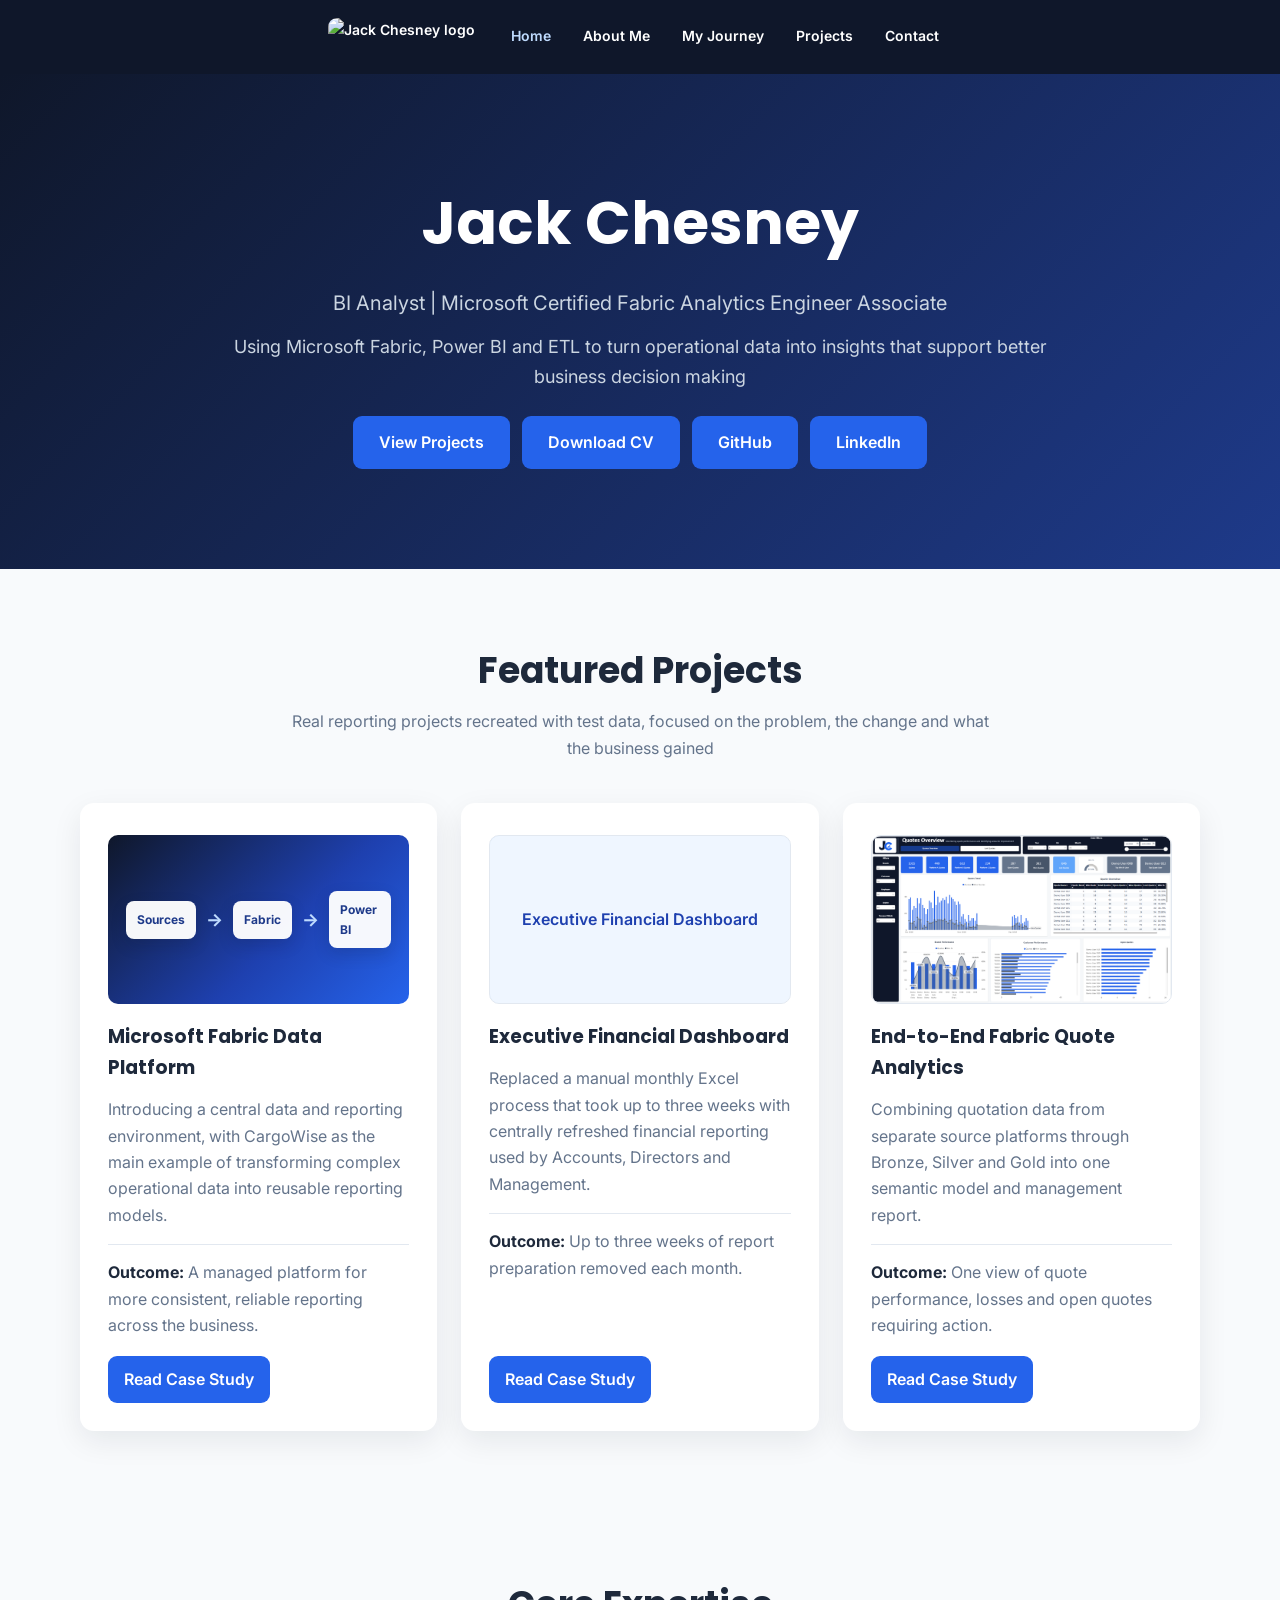
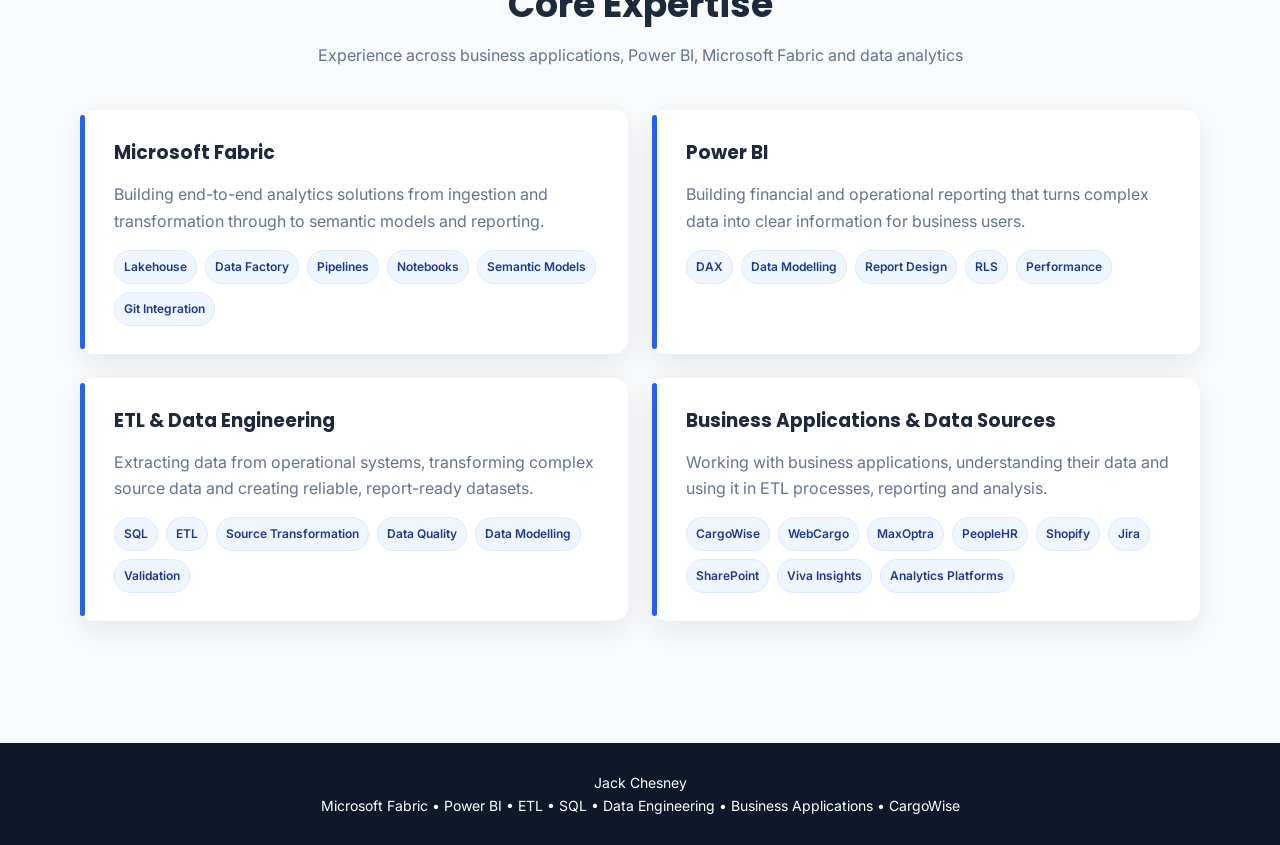
==== index.html @ 5abca299 "Add files via upload" ====
<!DOCTYPE html>
<html lang="en-GB">
<head>
    <meta charset="UTF-8">
    <meta name="viewport" content="width=device-width, initial-scale=1">
    <meta name="description" content="Jack Chesney's portfolio of Microsoft Fabric, ETL, Power BI and business application reporting projects.">
    <title>BI Portfolio | Jack Chesney</title>
    <link rel="stylesheet" href="style.css">
</head>
<body>
    <a class="skip-link" href="#main">Skip to content</a>
    <nav aria-label="Main navigation">
        <a class="site-logo" href="index.html"><img src="logo-white.png" alt="Jack Chesney logo"></a>
        <a href="index.html" aria-current="page">Home</a>
        <a href="about.html">About Me</a>
        <a href="journey.html">My Journey</a>
        <a href="projects.html">Projects</a>
        <a href="contact.html">Contact</a>
    </nav>

    <main id="main">
        <section class="hero">
            <h1>Jack Chesney</h1>
            <p>BI Analyst | Microsoft Certified Fabric Analytics Engineer Associate</p>
            <p class="hero-subtitle">Using Microsoft Fabric, Power BI and ETL to turn operational data into insights that support better business decision making</p>
            <div class="hero-actions">
                <a class="btn" href="projects.html">View Projects</a>
                <a class="btn" href="Jack-Chesney-CV.pdf" download>Download CV</a>
                <a class="btn" href="https://github.com/jches2002" target="_blank" rel="noopener noreferrer">GitHub</a>
                <a class="btn" href="https://www.linkedin.com/in/jack-chesney-94877a1b5" target="_blank" rel="noopener noreferrer">LinkedIn</a>
            </div>
        </section>

        <section class="container">
            <div class="section-title">
                <h2>Featured Projects</h2>
                <p>Real reporting projects recreated with test data, focused on the problem, the change and what the business gained</p>
            </div>
            <div class="cards">
                <article class="card project-card">
                    <!-- Temporary neutral visual: replace with the chosen project image later. -->
                    <div class="project-visual platform-placeholder" role="img" aria-label="Microsoft Fabric data platform flow from sources to reporting">
                        <div class="platform-card-visual"><span>Sources</span><b aria-hidden="true">→</b><span>Fabric</span><b aria-hidden="true">→</b><span>Power BI</span></div>
                    </div>
                    <h3>Microsoft Fabric Data Platform</h3>
                    <p>Introducing a central data and reporting environment, with CargoWise as the main example of transforming complex operational data into reusable reporting models.</p>
                    <p class="project-outcome"><strong>Outcome:</strong> A managed platform for more consistent, reliable reporting across the business.</p>
                    <a class="btn small" href="project-fabric-platform.html">Read Case Study</a>
                </article>

                <article class="card project-card">
                    <div class="project-visual">
                        <object data="executive-financial-dashboard.png" type="image/png" aria-label="Executive Financial Dashboard">
                            <div class="visual-fallback">Executive Financial Dashboard</div>
                        </object>
                    </div>
                    <h3>Executive Financial Dashboard</h3>
                    <p>Replaced a manual monthly Excel process that took up to three weeks with centrally refreshed financial reporting used by Accounts, Directors and Management.</p>
                    <p class="project-outcome"><strong>Outcome:</strong> Up to three weeks of report preparation removed each month.</p>
                    <a class="btn small" href="project-financial.html">Read Case Study</a>
                </article>

                <article class="card project-card">
                    <div class="project-visual">
                        <object data="fabric-quote-analytics.png" type="image/png" aria-label="End-to-End Fabric Quote Analytics">
                            <div class="visual-fallback">End-to-End Fabric Quote Analytics</div>
                        </object>
                    </div>
                    <h3>End-to-End Fabric Quote Analytics</h3>
                    <p>Combining quotation data from separate source platforms through Bronze, Silver and Gold into one semantic model and management report.</p>
                    <p class="project-outcome"><strong>Outcome:</strong> One view of quote performance, losses and open quotes requiring action.</p>
                    <a class="btn small" href="project-fabric.html">Read Case Study</a>
                </article>
            </div>
        </section>

        <section class="container">
            <div class="section-title">
                <h2>Core Expertise</h2>
                <p>Experience across business applications, Power BI, Microsoft Fabric and data analytics</p>
            </div>
            <div class="skills-grid">
                <article class="card skill-card">
                    <h3>Microsoft Fabric</h3>
                    <p>Building end-to-end analytics solutions from ingestion and transformation through to semantic models and reporting.</p>
                    <div class="skill-list">
                        <span>Lakehouse</span><span>Data Factory</span><span>Pipelines</span><span>Notebooks</span><span>Semantic Models</span><span>Git Integration</span>
                    </div>
                </article>

                <article class="card skill-card">
                    <h3>Power BI</h3>
                    <p>Building financial and operational reporting that turns complex data into clear information for business users.</p>
                    <div class="skill-list">
                        <span>DAX</span><span>Data Modelling</span><span>Report Design</span><span>RLS</span><span>Performance</span>
                    </div>
                </article>

                <article class="card skill-card">
                    <h3>ETL &amp; Data Engineering</h3>
                    <p>Extracting data from operational systems, transforming complex source data and creating reliable, report-ready datasets.</p>
                    <div class="skill-list">
                        <span>SQL</span><span>ETL</span><span>Source Transformation</span><span>Data Quality</span><span>Data Modelling</span><span>Validation</span>
                    </div>
                </article>

                <article class="card skill-card">
                    <h3>Business Applications &amp; Data Sources</h3>
                    <p>Working with business applications, understanding their data and using it in ETL processes, reporting and analysis.</p>
                    <div class="skill-list">
                        <span>CargoWise</span><span>WebCargo</span><span>MaxOptra</span><span>PeopleHR</span><span>Shopify</span><span>Jira</span><span>SharePoint</span><span>Viva Insights</span><span>Analytics Platforms</span>
                    </div>
                </article>
            </div>
        </section>
    </main>

    <footer><p>Jack Chesney</p><p>Microsoft Fabric • Power BI • ETL • SQL • Data Engineering • Business Applications • CargoWise</p></footer>
</body>
</html>
---- style.css ----
@import url('https://fonts.googleapis.com/css2?family=Inter:wght@400;500;600&family=Poppins:wght@500;600;700&display=swap');

:root {
    --navy: #0F172A;
    --blue: #2563EB;
    --blue-dark: #1D4ED8;
    --background: #F8FAFC;
    --card: #FFFFFF;
    --text: #1E293B;
    --muted: #64748B;
    --line: #E2E8F0;
    --soft-blue: #EFF6FF;
    --shadow: 0 10px 30px rgba(15, 23, 42, .08);
}

* { margin: 0; padding: 0; box-sizing: border-box; }
html { scroll-behavior: smooth; }
body { background: var(--background); color: var(--text); font-family: 'Inter', sans-serif; line-height: 1.65; }
a:focus-visible { outline: 3px solid #93C5FD; outline-offset: 4px; }
.skip-link { position: absolute; left: -10000px; top: auto; width: 1px; height: 1px; overflow: hidden; }
.skip-link:focus { left: 16px; top: 12px; width: auto; height: auto; overflow: visible; background: #fff; color: var(--navy); padding: 10px 14px; border-radius: 7px; z-index: 100; }

nav { background: var(--navy); padding: 18px 20px; text-align: center; }
nav a { color: #fff; text-decoration: none; margin: 0 14px; font-weight: 600; font-size: 14px; transition: .2s; }
nav a:hover, nav a[aria-current="page"] { color: #BFDBFE; }
.site-logo { display: inline-flex !important; align-items: center !important; margin: 0 18px 0 0 !important; vertical-align: middle; }
.site-logo img { display: block; height: 38px; width: auto; max-width: none; object-fit: contain; border-radius: 9px; }

.hero { background: linear-gradient(135deg, #0F172A 0%, #1E3A8A 100%); color: #fff; text-align: center; padding: 100px 20px; }
.hero.compact { padding: 76px 20px; }
.hero h1 { font-family: 'Poppins', sans-serif; font-size: clamp(42px, 6vw, 60px); margin-bottom: 14px; }
.hero p { font-size: 20px; color: #CBD5E1; max-width: 860px; margin: auto; }
.hero-subtitle { margin-top: 12px !important; font-size: 18px !important; }
.hero-actions { display: flex; justify-content: center; gap: 12px; flex-wrap: wrap; margin-top: 25px; }
.btn { display: inline-block; padding: 13px 26px; background: var(--blue); color: #fff; text-decoration: none; border-radius: 9px; font-weight: 600; transition: .2s; }
.btn:hover { background: var(--blue-dark); transform: translateY(-2px); }
.btn.small { padding: 10px 16px; margin-top: 18px; }

.container { max-width: 1160px; margin: auto; padding: 72px 20px; }
.section-title { text-align: center; margin-bottom: 42px; }
.section-title h2 { font-size: 36px; font-family: 'Poppins', sans-serif; }
.section-title p { color: var(--muted); max-width: 720px; margin: 8px auto 0; }
.cards { display: grid; grid-template-columns: repeat(3, minmax(0, 1fr)); gap: 24px; }
.cards.single { grid-template-columns: minmax(0, 1fr); max-width: 430px; }
.card { background: var(--card); padding: 28px; border-radius: 14px; box-shadow: var(--shadow); transition: .2s; }
.card:hover { transform: translateY(-4px); }
.card h2, .card h3 { font-family: 'Poppins', sans-serif; margin-bottom: 12px; }
.project-card { display: flex; flex-direction: column; }
.project-card > p { color: var(--muted); }
.project-card .btn { align-self: flex-start; margin-top: auto; }
.project-visual { width: 100%; aspect-ratio: 16/9; border-radius: 10px; margin: 4px 0 18px; overflow: hidden; background: linear-gradient(135deg, #DBEAFE, #EFF6FF); border: 1px solid var(--line); }
.project-visual object { display: block; width: 100%; height: 100%; }
.project-visual img { width: 100%; height: 100%; object-fit: cover; }
.project-visual.fit-logo { background: #fff; }
.project-visual.fit-logo img { object-fit: contain; padding: 16px; }
.visual-fallback { height: 100%; display: grid; place-items: center; text-align: center; padding: 20px; color: #1E40AF; font-weight: 600; background: var(--soft-blue); }
.tools { font-size: 14px; color: var(--muted); margin-top: 16px; }
.project-outcome { margin: 16px 0 18px; padding-top: 14px; border-top: 1px solid var(--line); }
.project-outcome strong { color: var(--text); }
.project-group + .project-group { padding-top: 10px; }

.skills-grid { display: grid; grid-template-columns: repeat(2, minmax(0, 1fr)); gap: 24px; }
.skill-card { position: relative; padding-left: 34px; }
.skill-card:before { content: ''; position: absolute; left: 0; top: 5px; width: 5px; height: calc(100% - 10px); border-radius: 10px; background: var(--blue); }
.skill-card p { color: var(--muted); }
.skill-list { display: flex; flex-wrap: wrap; gap: 8px; margin-top: 16px; }
.skill-list span { font-size: 12px; font-weight: 600; color: #1E3A8A; background: var(--soft-blue); border: 1px solid #DBEAFE; padding: 6px 9px; border-radius: 999px; }
.supporting-tools { margin-top: 16px; font-size: 14px; }
.supporting-tools strong { color: var(--text); }

.about-card { max-width: 900px; margin: auto; }
.about-section + .about-section { margin-top: 28px; padding-top: 28px; border-top: 1px solid var(--line); }
.about-section h2 { text-align: center; font-size: 22px; margin-bottom: 12px; }
.about-section p { color: var(--muted); }
.about-section p + p { margin-top: 14px; }
.about-section strong { color: var(--text); }

.timeline { position: relative; max-width: 900px; margin: auto; }
.timeline:before { content: ''; position: absolute; left: 30px; top: 0; bottom: 100px; width: 4px; background: var(--blue); }
.timeline-item { display: flex; gap: 20px; margin-bottom: 34px; }
.timeline-icon { width: 60px; height: 60px; min-width: 60px; border-radius: 50%; background: var(--blue); color: #fff; display: grid; place-items: center; font-weight: 700; z-index: 1; }
.timeline-content { background: #fff; padding: 24px; border-radius: 12px; box-shadow: var(--shadow); width: 100%; }
.timeline-content h3 { font-family: 'Poppins', sans-serif; }
.timeline-content p { color: var(--muted); }
.achievement-grid { display: grid; grid-template-columns: repeat(4, minmax(0, 1fr)); gap: 22px; }
.achievement-card { background: #fff; text-align: center; padding: 26px; border-radius: 14px; box-shadow: var(--shadow); }
.achievement-card p { color: var(--muted); }
.milestone-media { height: 80px; display: flex; align-items: center; justify-content: center; margin-bottom: 14px; }
.milestone-media object { max-width: 100%; height: 70px; }
.milestone-fallback, .milestone-mark { width: 70px; height: 70px; border-radius: 12px; display: grid; place-items: center; font-family: 'Poppins', sans-serif; font-weight: 700; font-size: 14px; }
.milestone-fallback { background: var(--soft-blue); color: #1E3A8A; border: 1px solid #DBEAFE; }

.case-layout { max-width: 1100px; }
.back-link { display: inline-block; margin-bottom: 24px; color: var(--blue); font-weight: 600; text-decoration: none; }
.case-meta { display: grid; grid-template-columns: repeat(3, 1fr); gap: 14px; margin-bottom: 38px; }
.case-meta div { background: #fff; border: 1px solid var(--line); border-radius: 10px; padding: 16px; }
.case-meta strong, .case-meta span { display: block; }
.case-meta strong { font-size: 12px; text-transform: uppercase; letter-spacing: .08em; color: var(--blue); }
.case-actions { margin-bottom: 22px; }
.case-note { border-left: 4px solid var(--blue); background: var(--soft-blue); padding: 16px 18px; color: #1E3A8A !important; }
.case-note.portfolio-data { margin-bottom: 22px; border-radius: 0 8px 8px 0; }
.case-section { background: #fff; border-radius: 14px; box-shadow: var(--shadow); padding: 34px; margin-bottom: 22px; }
.case-section h2 { font-family: 'Poppins', sans-serif; font-size: 25px; margin-bottom: 12px; }
.case-section h3 { font-family: 'Poppins', sans-serif; font-size: 19px; margin: 26px 0 10px; color: var(--text); }
.case-section p, .case-section li { color: var(--muted); }
.case-section p + p { margin-top: 12px; }
.case-section ul { padding-left: 22px; }
.case-section strong { color: var(--text); }
.tag-line { line-height: 1.9; }
.outcome-section { border-top: 4px solid var(--blue); }
.metric-highlight { background: var(--soft-blue); border-radius: 10px; padding: 18px 20px; margin: 16px 0 !important; color: #1E3A8A !important; }

.story-grid { display: grid; grid-template-columns: repeat(3, minmax(0, 1fr)); gap: 16px; margin-top: 20px; }
.story-step { border: 1px solid var(--line); border-radius: 12px; padding: 20px; background: #FCFDFE; }
.story-step > span { display: inline-grid; place-items: center; width: 36px; height: 36px; border-radius: 50%; background: var(--blue); color: #fff; font-weight: 700; font-size: 13px; }
.story-step h3 { margin: 12px 0 8px; }
.story-step p { font-size: 14px; }

.case-figure { margin: 20px 0 22px; }
.case-figure a { display: block; cursor: zoom-in; }
.case-figure img { display: block; width: 100%; max-width: 100%; height: auto; object-fit: contain; border: 1px solid var(--line); border-radius: 10px; background: #fff; }
.case-figure figcaption { margin-top: 10px; font-size: 14px; color: var(--muted); }
.case-figure.media-object object { display: block; width: 100%; min-height: 320px; border: 1px solid var(--line); border-radius: 10px; overflow: hidden; background: #fff; }
.case-figure.media-object object > .visual-fallback { min-height: 320px; }
.case-gallery { display: grid; grid-template-columns: repeat(2, minmax(0, 1fr)); gap: 18px; }
.case-gallery .case-figure { margin-bottom: 8px; }
.report-gallery { grid-template-columns: 1fr; }

.dax-code { background: var(--navy); color: #F8FAFC; border-radius: 12px; padding: 22px 26px; margin: 18px 0; overflow-x: auto; text-align: left; line-height: 1.7; box-shadow: var(--shadow); }
.dax-code code { font-family: 'Cascadia Code', Consolas, 'SFMono-Regular', Menlo, monospace; font-size: 13px; color: #F8FAFC; background: none; white-space: pre; display: block; }

.source-grid { display: grid; grid-template-columns: repeat(3, minmax(0, 1fr)); gap: 16px; margin-top: 20px; }
.source-card { border: 1px solid #BFDBFE; background: var(--soft-blue); border-radius: 12px; padding: 20px; }
.source-card strong, .source-card span { display: block; }
.source-card strong { font-family: 'Poppins', sans-serif; }
.source-card span { color: var(--blue); font-size: 13px; font-weight: 700; margin: 4px 0 8px; }
.source-card p { font-size: 14px; }
.architecture-flow { display: flex; align-items: center; justify-content: center; flex-wrap: wrap; gap: 10px; margin: 22px 0 28px; }
.architecture-flow span { background: var(--navy); color: #fff; border-radius: 9px; padding: 11px 14px; font-weight: 600; font-size: 14px; }
.architecture-flow b { color: var(--blue); font-size: 20px; }
.compact-flow { margin-bottom: 18px; }
.compact-flow span { font-size: 12px; padding: 9px 11px; }
.comparison-grid { display: grid; grid-template-columns: repeat(2, minmax(0, 1fr)); gap: 18px; }
.comparison-grid article { border: 1px solid var(--line); border-radius: 12px; padding: 22px; }
.comparison-grid h3 { margin-top: 0; }
.report-summary-grid { display: grid; grid-template-columns: repeat(3, minmax(0, 1fr)); gap: 16px; margin: 20px 0; }
.report-summary-grid article { border-left: 4px solid var(--blue); background: var(--soft-blue); padding: 18px; border-radius: 0 10px 10px 0; }
.report-summary-grid h3 { margin-top: 0; }
.report-summary-grid p { font-size: 14px; }

.contact-grid { display: grid; grid-template-columns: repeat(3, 1fr); gap: 24px; }
.contact-card { text-decoration: none; color: var(--text); min-height: 180px; display: flex; flex-direction: column; }
.contact-card span { color: var(--blue); font-weight: 600; }
.contact-card strong { font-family: 'Poppins', sans-serif; font-size: 18px; margin-top: 8px; overflow-wrap: anywhere; }
.contact-card small { color: var(--muted); margin-top: auto; }
.credential-list { display: grid; grid-template-columns: repeat(2, minmax(0, 1fr)); gap: 22px; max-width: 900px; margin: auto; }
.credential-list .card h2 { font-size: 20px; color: var(--blue); }
.credential-list .card p { color: var(--muted); }

footer { background: var(--navy); color: #fff; text-align: center; padding: 28px 20px; margin-top: 50px; font-size: 14px; }
footer p { margin: 0; text-align: center; }

@media (max-width: 900px) {
    .cards, .skills-grid { grid-template-columns: 1fr 1fr; }
    .achievement-grid, .contact-grid { grid-template-columns: 1fr 1fr; }
    .story-grid, .source-grid, .report-summary-grid { grid-template-columns: 1fr; }
}

@media (max-width: 650px) {
    nav a { display: block; margin: 9px 0; }
    .site-logo { display: flex !important; justify-content: center; margin: 0 0 12px !important; }
    .hero { padding: 72px 20px; }
    .container { padding: 52px 18px; }
    .cards, .skills-grid, .achievement-grid, .contact-grid, .case-meta, .case-gallery, .comparison-grid, .credential-list { grid-template-columns: 1fr; }
    .cards.single { max-width: none; }
    .timeline:before { left: 23px; }
    .timeline-icon { width: 48px; height: 48px; min-width: 48px; }
    .case-section { padding: 22px 18px; }
    .dax-code { padding: 16px 18px; }
    .case-figure.media-object object, .case-figure.media-object object > .visual-fallback { min-height: 220px; }
    .architecture-flow { flex-direction: column; }
    .architecture-flow b { transform: rotate(90deg); }
}


/* Microsoft Fabric platform case study */
.platform-placeholder { background: linear-gradient(135deg, #0F172A 0%, #1E40AF 58%, #2563EB 100%); border: 0; }
.platform-card-visual { height: 100%; display: flex; align-items: center; justify-content: center; gap: 10px; padding: 18px; }
.platform-card-visual span { background: rgba(255,255,255,.96); color: #1E3A8A; border-radius: 8px; padding: 9px 11px; font-size: 12px; font-weight: 700; box-shadow: 0 6px 16px rgba(15,23,42,.16); }
.platform-card-visual b { color: #BFDBFE; font-size: 18px; }
.analytics-cards { grid-template-columns: repeat(2, minmax(0, 1fr)); max-width: 820px; margin: 0 auto; }
.code-disclosure { border: 1px solid var(--line); border-radius: 12px; margin: 16px 0; overflow: hidden; background: #fff; }
.code-disclosure summary { cursor: pointer; padding: 16px 20px; background: var(--soft-blue); color: #1E3A8A; font-weight: 700; }
.code-disclosure summary:hover { background: #DBEAFE; }
.code-disclosure .code-intro { padding: 16px 20px 0; color: var(--muted); font-size: 14px; }
.code-disclosure .dax-code { margin: 16px; box-shadow: none; max-height: 560px; }
.environment-grid { display: grid; grid-template-columns: repeat(3, minmax(0, 1fr)); gap: 14px; margin-top: 20px; }
.environment-grid article { border-left: 4px solid var(--blue); background: var(--soft-blue); border-radius: 0 10px 10px 0; padding: 18px; }
.environment-grid h3 { margin: 0 0 8px; }
.environment-grid p { font-size: 14px; }
.lakehouse-layout { display: grid; grid-template-columns: minmax(280px, 420px) 1fr; gap: 24px; align-items: center; margin-top: 20px; }
.lakehouse-layout .case-figure { margin: 0; }
.lakehouse-layout .case-figure img { max-height: 650px; object-fit: contain; }
.section-kicker { color: var(--blue) !important; font-size: 13px; font-weight: 700; letter-spacing: .08em; text-transform: uppercase; }
.privacy-note { font-size: 13px; }

@media (max-width: 900px) {
    .environment-grid { grid-template-columns: 1fr; }
}
@media (max-width: 650px) {
    .analytics-cards, .lakehouse-layout { grid-template-columns: 1fr; }
    .platform-card-visual { gap: 6px; padding: 12px; }
    .platform-card-visual span { padding: 7px 8px; font-size: 11px; }
}
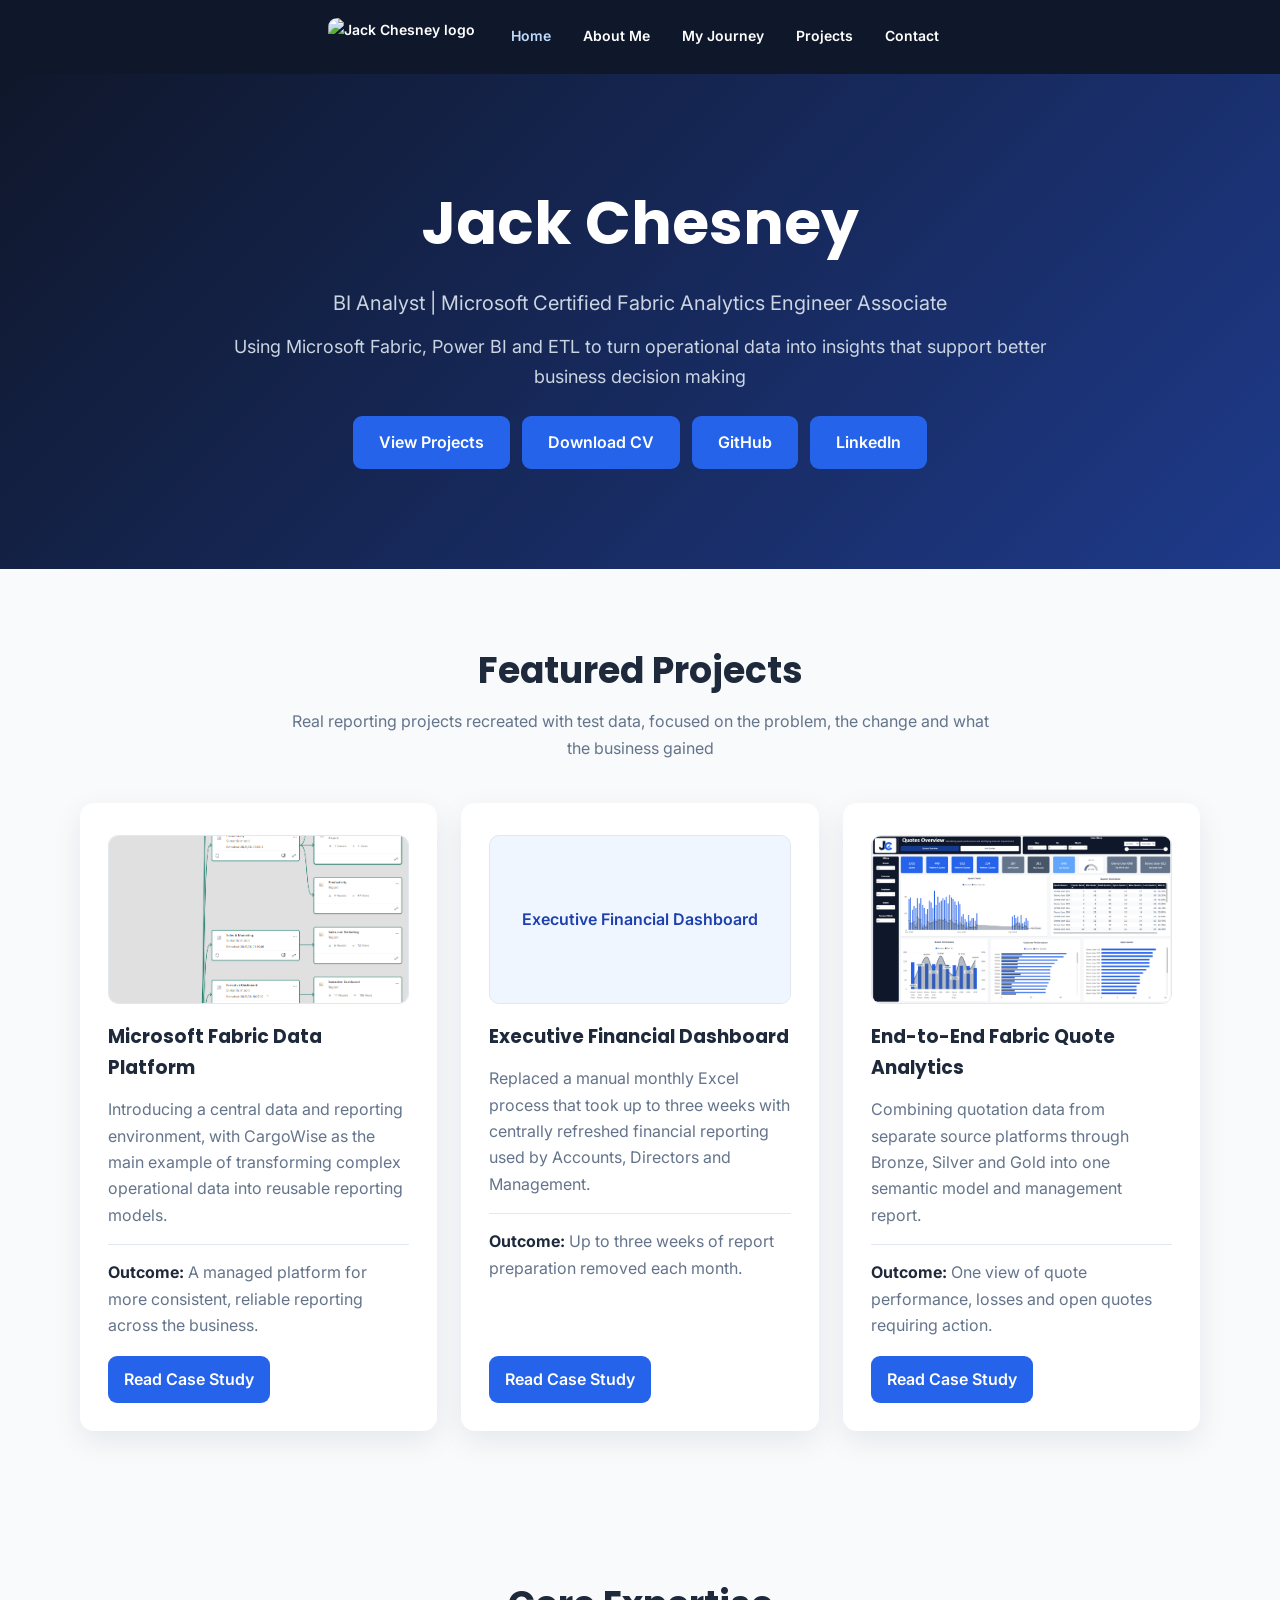
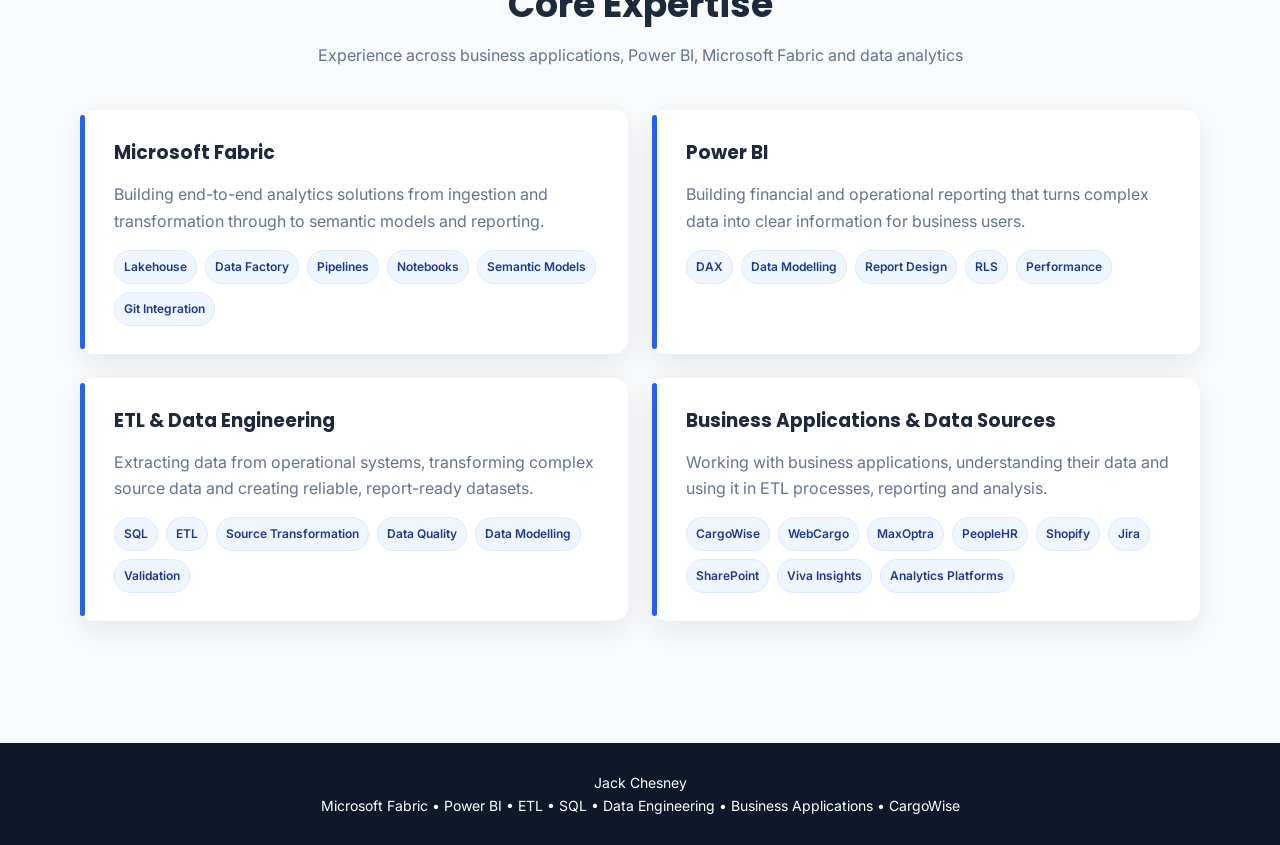
==== commit fda07b91: "Replace placeholder with project image in index.html" ====
--- a/index.html
+++ b/index.html
@@ -38,10 +38,9 @@
             </div>
             <div class="cards">
                 <article class="card project-card">
-                    <!-- Temporary neutral visual: replace with the chosen project image later. -->
-                    <div class="project-visual platform-placeholder" role="img" aria-label="Microsoft Fabric data platform flow from sources to reporting">
-                        <div class="platform-card-visual"><span>Sources</span><b aria-hidden="true">→</b><span>Fabric</span><b aria-hidden="true">→</b><span>Power BI</span></div>
-                    </div>
+                    <div class="project-visual">
+    <img src="fabric-lineage.png" alt="Microsoft Fabric Implementation Lineage">
+</div>
                     <h3>Microsoft Fabric Data Platform</h3>
                     <p>Introducing a central data and reporting environment, with CargoWise as the main example of transforming complex operational data into reusable reporting models.</p>
                     <p class="project-outcome"><strong>Outcome:</strong> A managed platform for more consistent, reliable reporting across the business.</p>
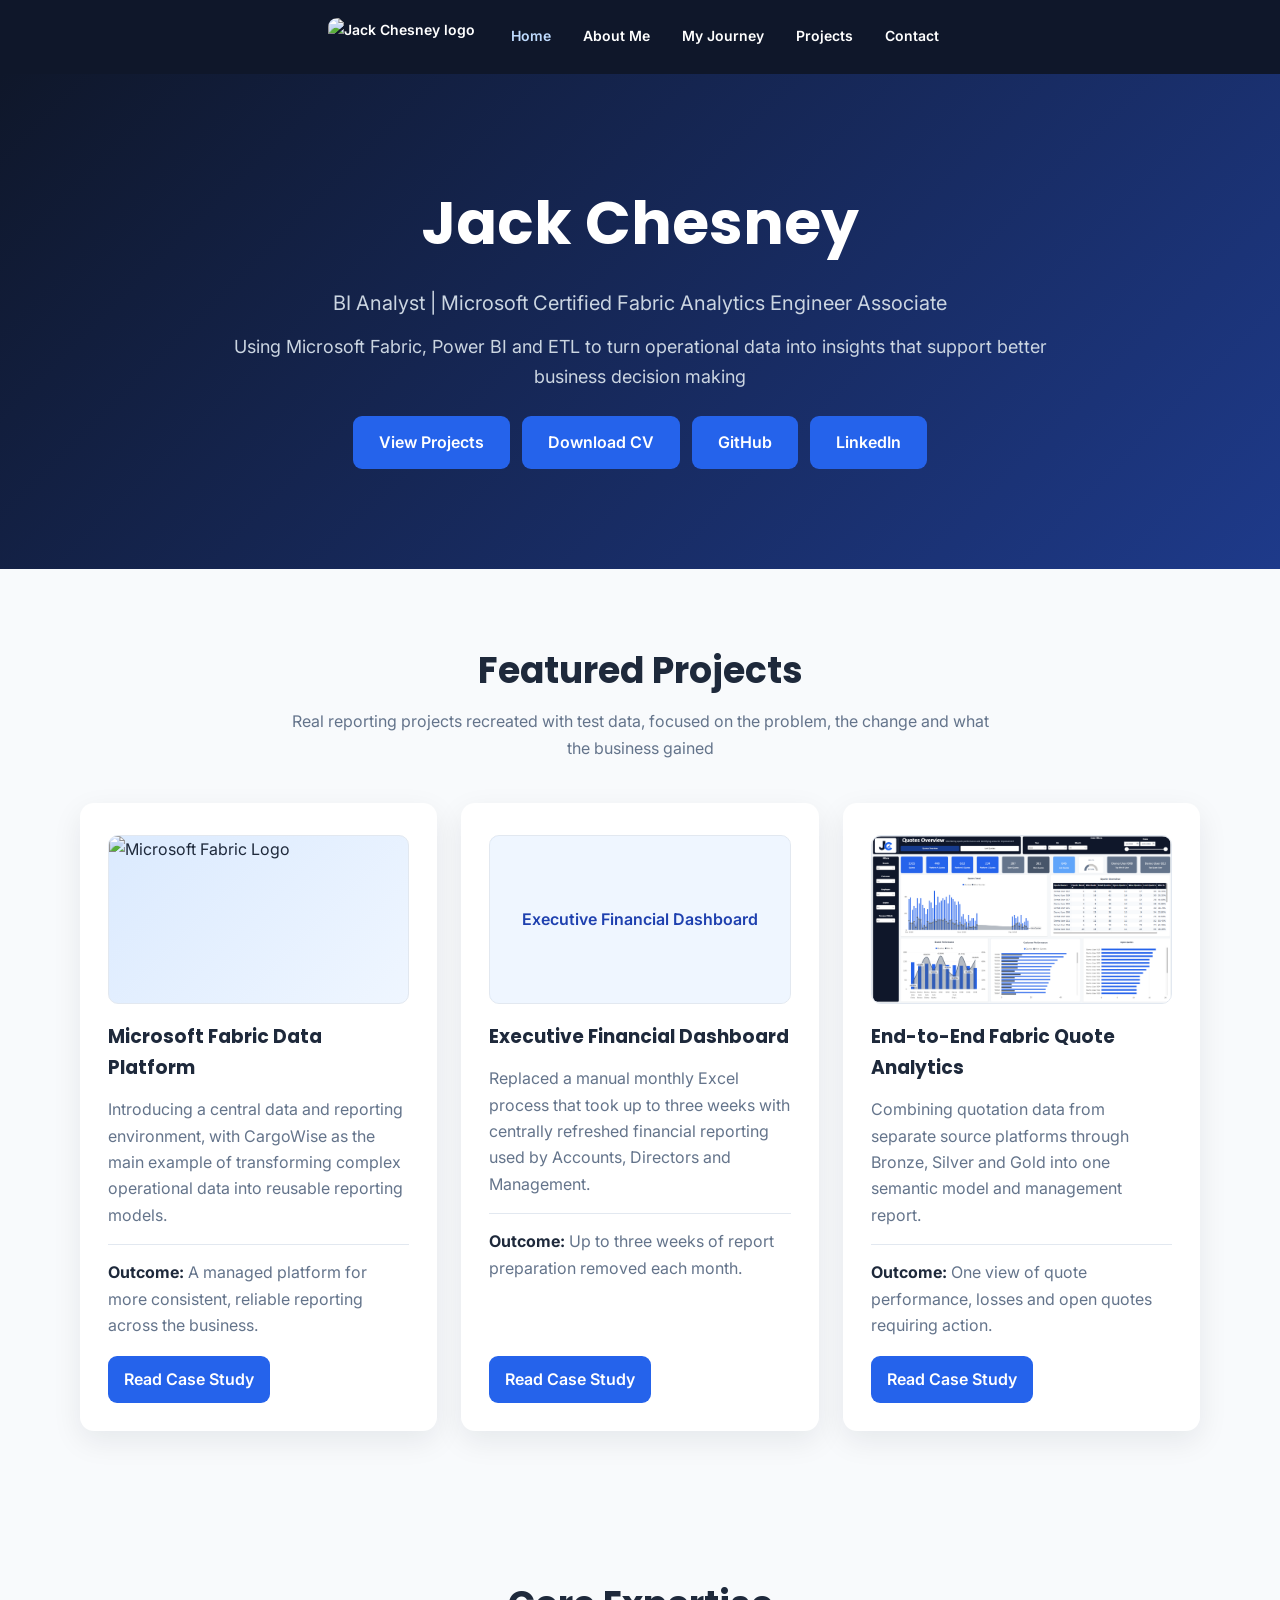
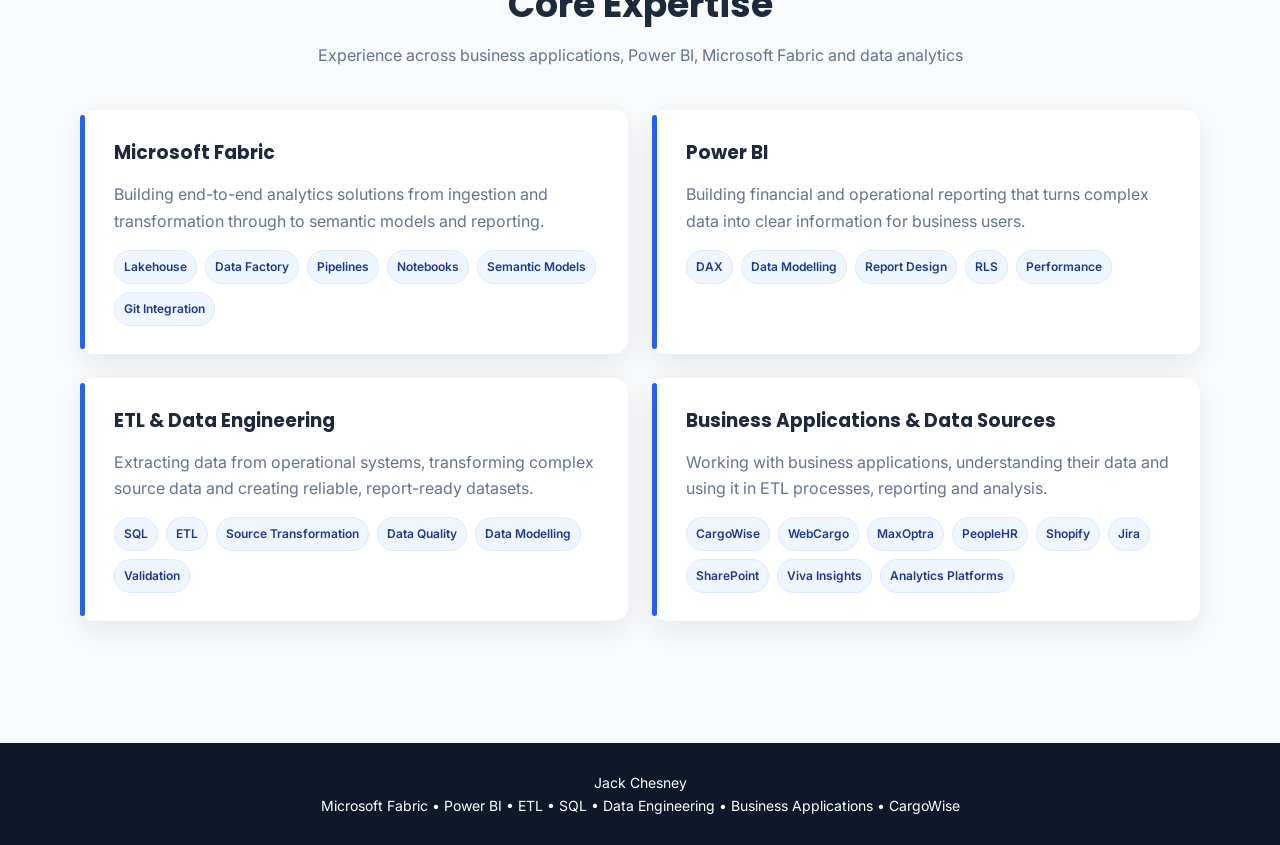
==== commit eaed5b00: "Update project visual image in index.html" ====
--- a/index.html
+++ b/index.html
@@ -38,8 +38,8 @@
             </div>
             <div class="cards">
                 <article class="card project-card">
-                    <div class="project-visual">
-    <img src="fabric-lineage.png" alt="Microsoft Fabric Implementation Lineage">
+          <div class="project-visual">
+    <img src="fabric-logo.png" alt="Microsoft Fabric Logo">
 </div>
                     <h3>Microsoft Fabric Data Platform</h3>
                     <p>Introducing a central data and reporting environment, with CargoWise as the main example of transforming complex operational data into reusable reporting models.</p>
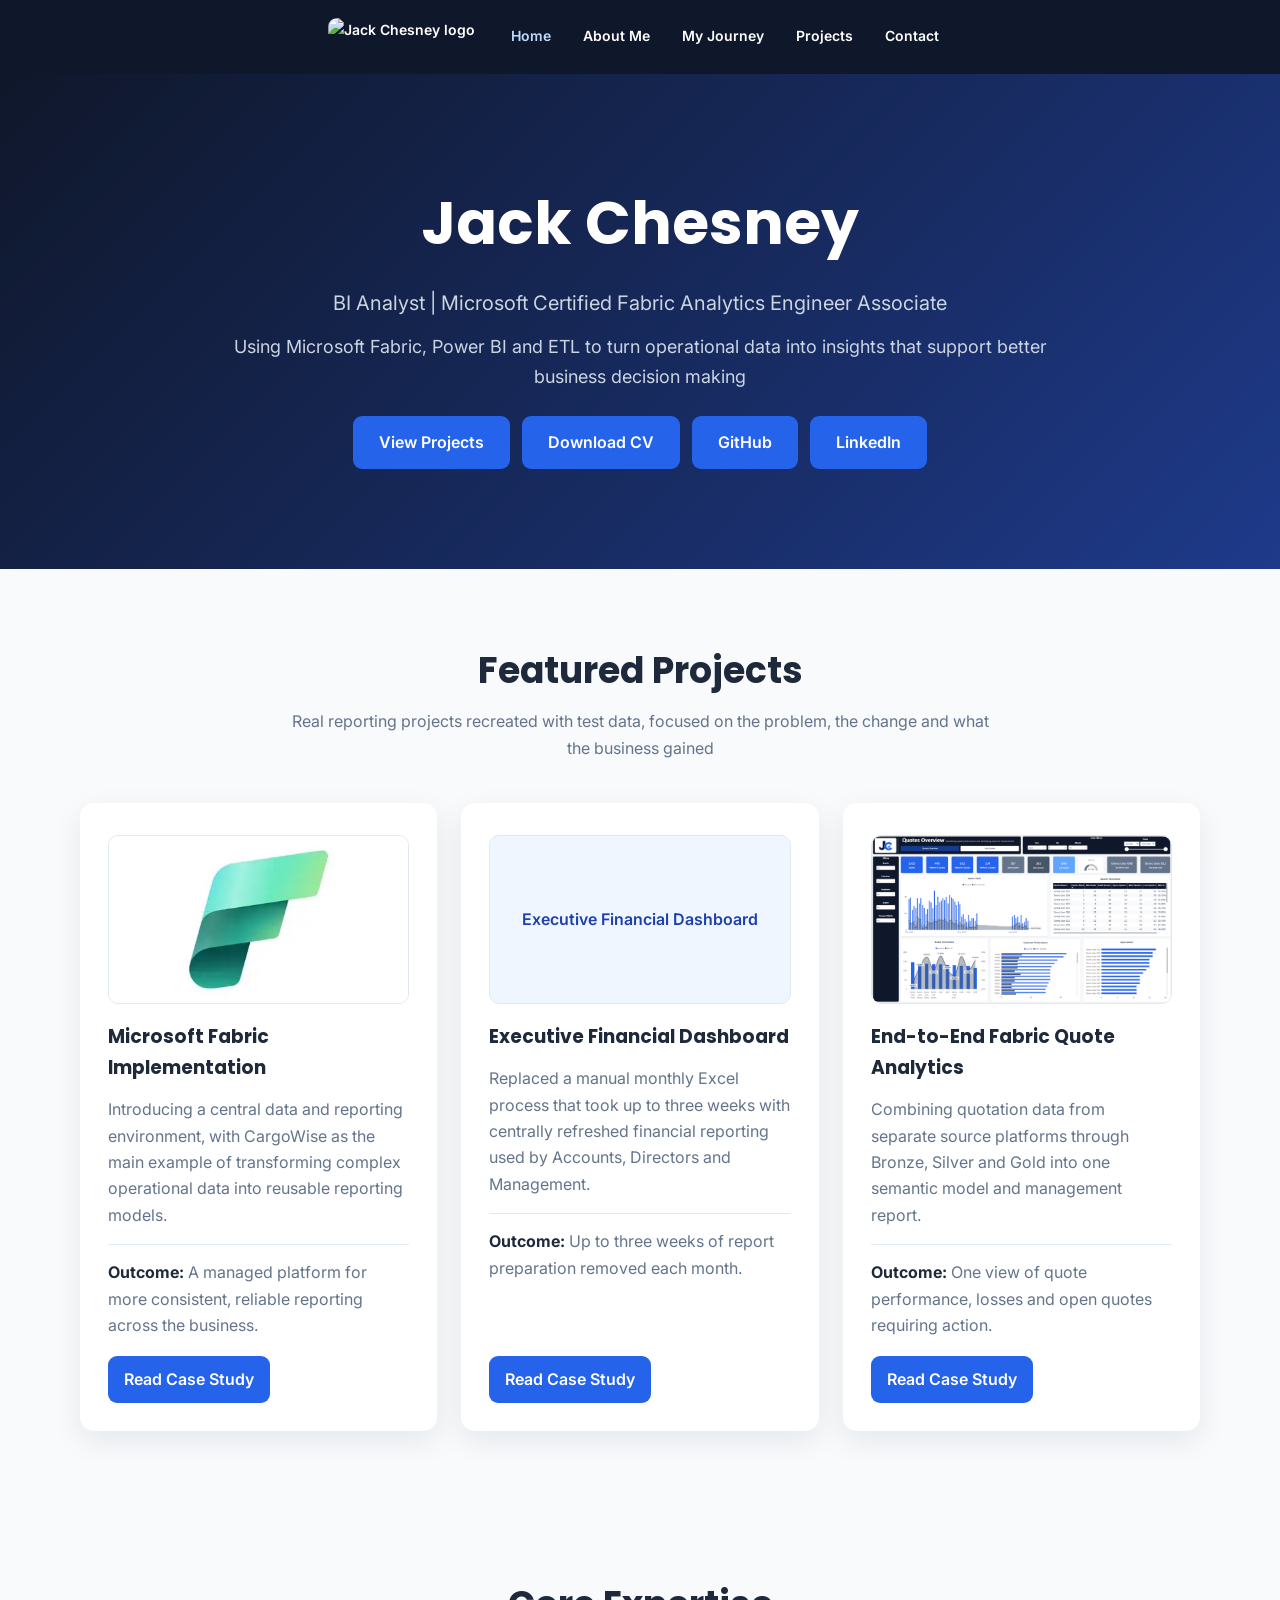
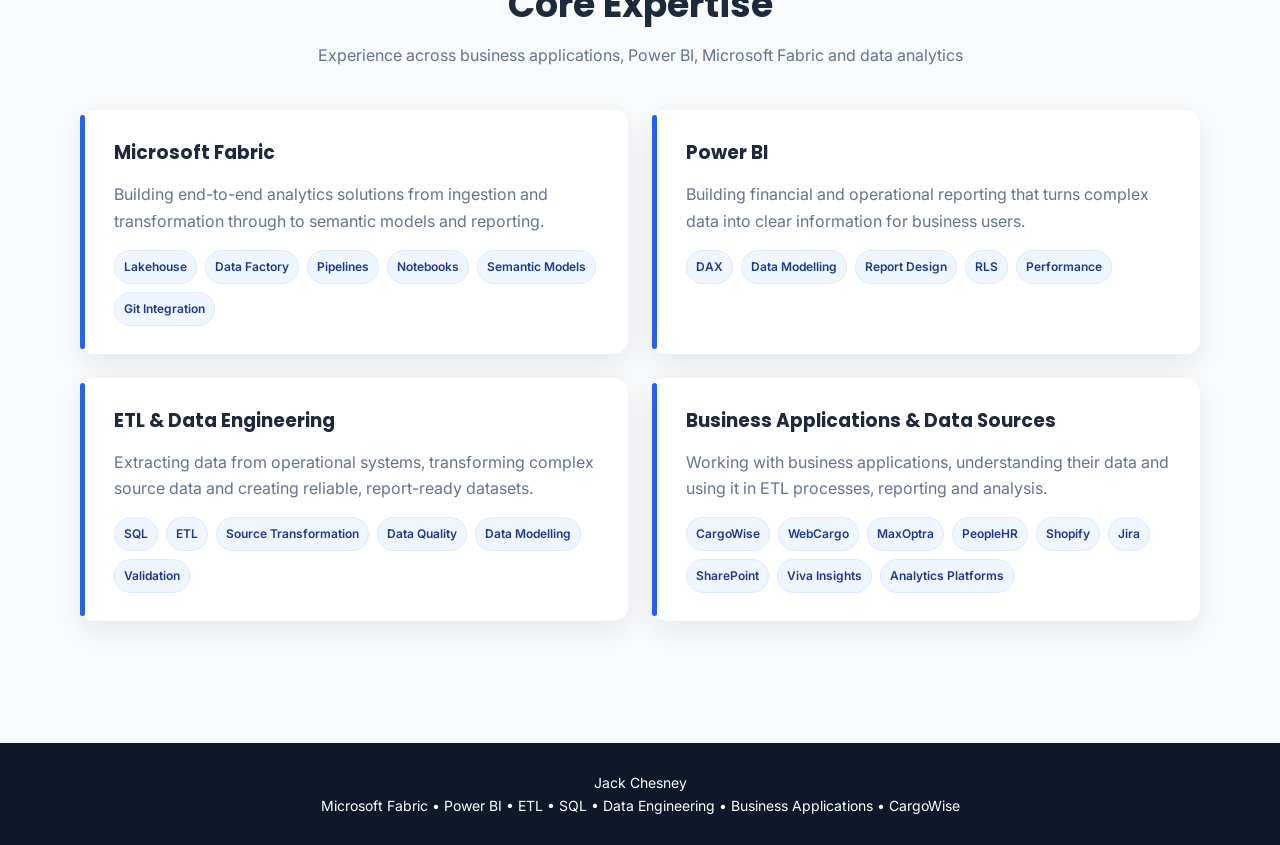
==== commit a07273a2: "Update project title from 'Data Platform' to 'Implementation'" ====
--- a/index.html
+++ b/index.html
@@ -41,7 +41,7 @@
           <div class="project-visual">
     <img src="fabric-logo.png" alt="Microsoft Fabric Logo">
 </div>
-                    <h3>Microsoft Fabric Data Platform</h3>
+                    <h3>Microsoft Fabric Implementation</h3>
                     <p>Introducing a central data and reporting environment, with CargoWise as the main example of transforming complex operational data into reusable reporting models.</p>
                     <p class="project-outcome"><strong>Outcome:</strong> A managed platform for more consistent, reliable reporting across the business.</p>
                     <a class="btn small" href="project-fabric-platform.html">Read Case Study</a>
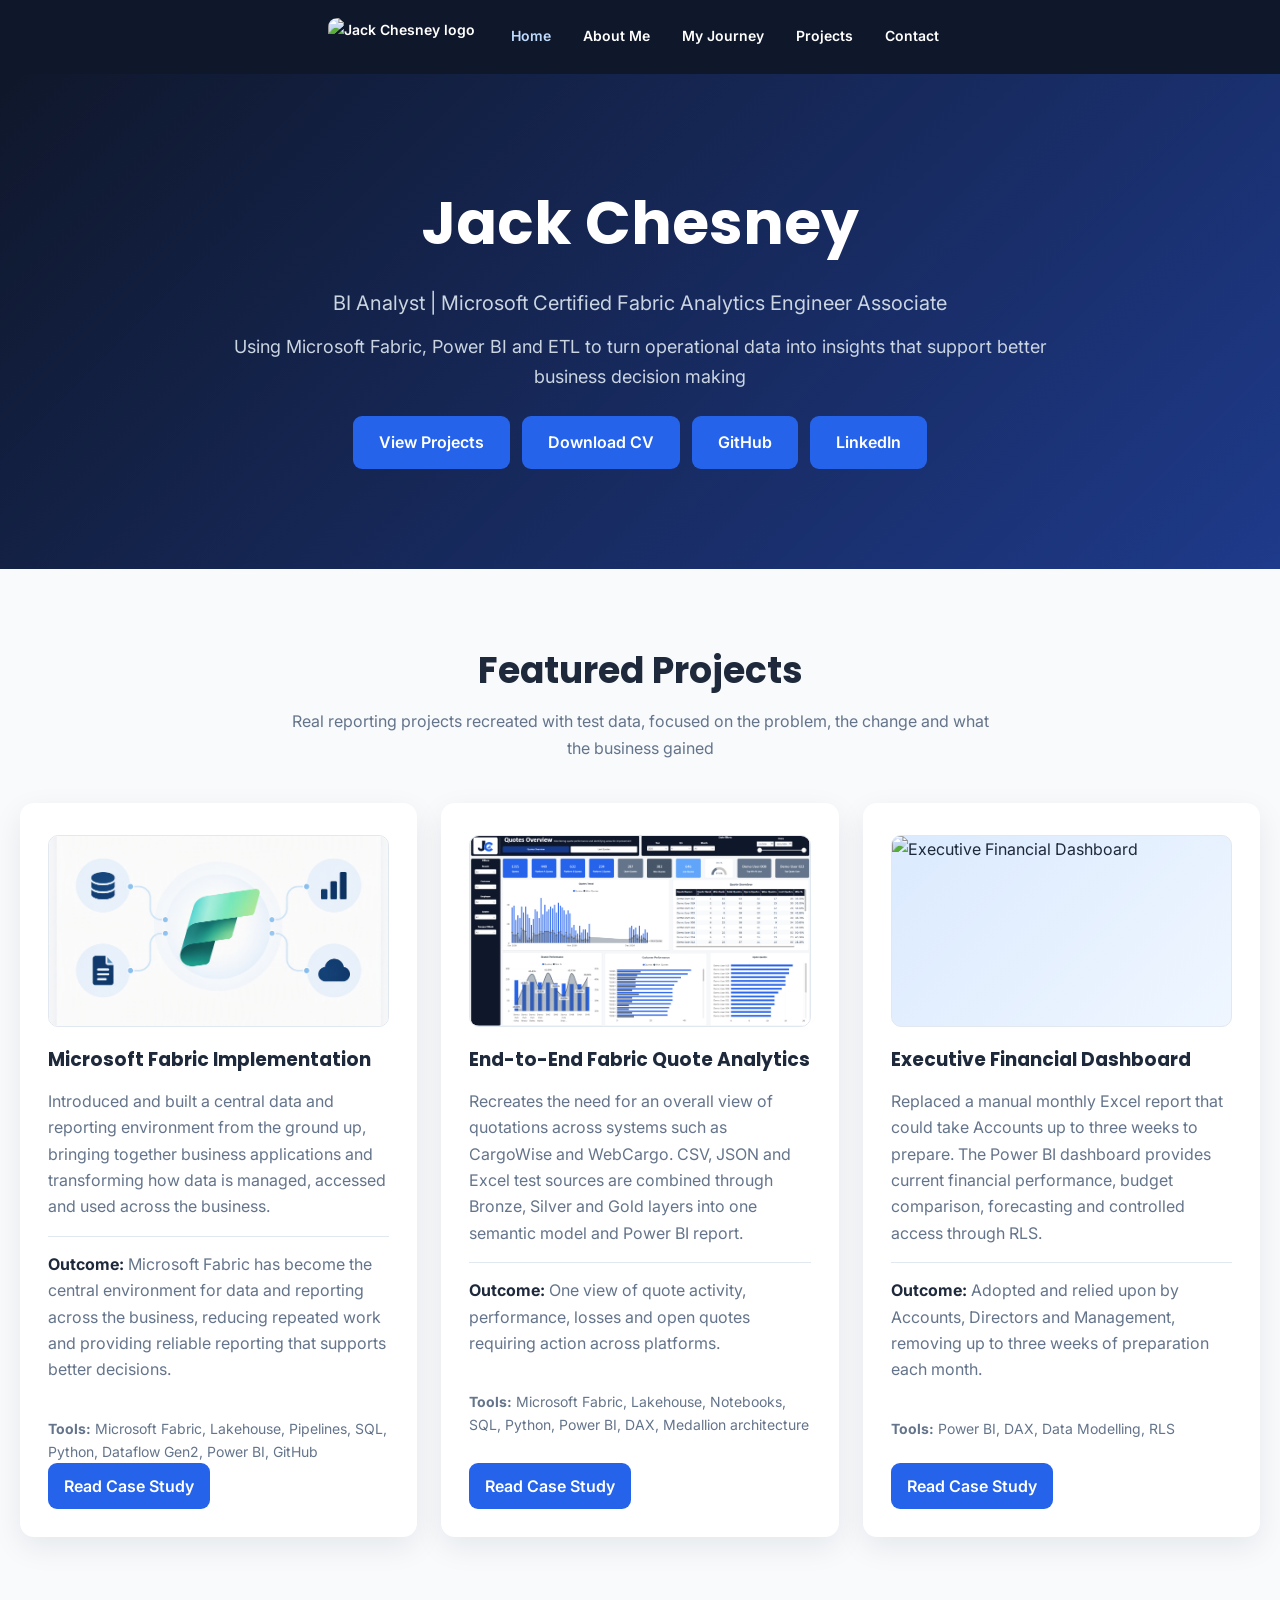
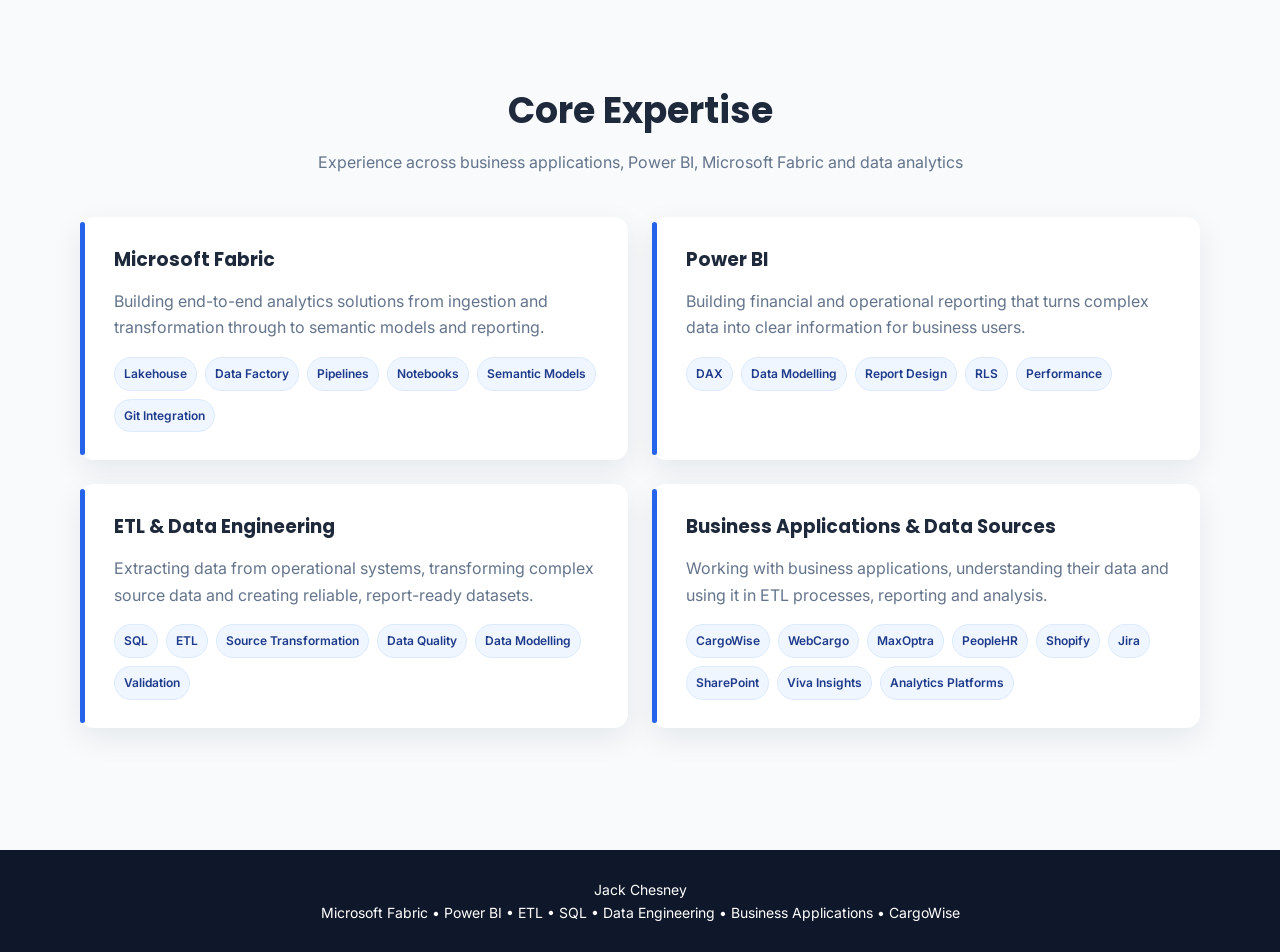
==== commit 2ec3ddc0: "Add files via upload" ====
--- a/index.html
+++ b/index.html
@@ -31,44 +31,37 @@
             </div>
         </section>
 
-        <section class="container">
+        <section class="container featured-projects">
             <div class="section-title">
                 <h2>Featured Projects</h2>
                 <p>Real reporting projects recreated with test data, focused on the problem, the change and what the business gained</p>
             </div>
             <div class="cards">
                 <article class="card project-card">
-          <div class="project-visual">
-    <img src="fabric-logo.png" alt="Microsoft Fabric Logo">
-</div>
+                    <div class="project-visual"><img alt="Microsoft Fabric Logo" src="fabric-logo.png"></div>
                     <h3>Microsoft Fabric Implementation</h3>
-                    <p>Introducing a central data and reporting environment, with CargoWise as the main example of transforming complex operational data into reusable reporting models.</p>
-                    <p class="project-outcome"><strong>Outcome:</strong> A managed platform for more consistent, reliable reporting across the business.</p>
+                    <p>Introduced and built a central data and reporting environment from the ground up, bringing together business applications and transforming how data is managed, accessed and used across the business.</p>
+                    <p class="project-outcome"><strong>Outcome:</strong> Microsoft Fabric has become the central environment for data and reporting across the business, reducing repeated work and providing reliable reporting that supports better decisions.</p>
+                    <p class="tools"><strong>Tools:</strong> Microsoft Fabric, Lakehouse, Pipelines, SQL, Python, Dataflow Gen2, Power BI, GitHub</p>
                     <a class="btn small" href="project-fabric-platform.html">Read Case Study</a>
                 </article>
 
                 <article class="card project-card">
-                    <div class="project-visual">
-                        <object data="executive-financial-dashboard.png" type="image/png" aria-label="Executive Financial Dashboard">
-                            <div class="visual-fallback">Executive Financial Dashboard</div>
-                        </object>
-                    </div>
-                    <h3>Executive Financial Dashboard</h3>
-                    <p>Replaced a manual monthly Excel process that took up to three weeks with centrally refreshed financial reporting used by Accounts, Directors and Management.</p>
-                    <p class="project-outcome"><strong>Outcome:</strong> Up to three weeks of report preparation removed each month.</p>
-                    <a class="btn small" href="project-financial.html">Read Case Study</a>
+                    <div class="project-visual"><img alt="End-to-End Fabric Quote Analytics dashboard" src="fabric-quote-analytics.png"></div>
+                    <h3>End-to-End Fabric Quote Analytics</h3>
+                    <p>Recreates the need for an overall view of quotations across systems such as CargoWise and WebCargo. CSV, JSON and Excel test sources are combined through Bronze, Silver and Gold layers into one semantic model and Power BI report.</p>
+                    <p class="project-outcome"><strong>Outcome:</strong> One view of quote activity, performance, losses and open quotes requiring action across platforms.</p>
+                    <p class="tools"><strong>Tools:</strong> Microsoft Fabric, Lakehouse, Notebooks, SQL, Python, Power BI, DAX, Medallion architecture</p>
+                    <a class="btn small" href="project-fabric.html">Read Case Study</a>
                 </article>
 
                 <article class="card project-card">
-                    <div class="project-visual">
-                        <object data="fabric-quote-analytics.png" type="image/png" aria-label="End-to-End Fabric Quote Analytics">
-                            <div class="visual-fallback">End-to-End Fabric Quote Analytics</div>
-                        </object>
-                    </div>
-                    <h3>End-to-End Fabric Quote Analytics</h3>
-                    <p>Combining quotation data from separate source platforms through Bronze, Silver and Gold into one semantic model and management report.</p>
-                    <p class="project-outcome"><strong>Outcome:</strong> One view of quote performance, losses and open quotes requiring action.</p>
-                    <a class="btn small" href="project-fabric.html">Read Case Study</a>
+                    <div class="project-visual"><img alt="Executive Financial Dashboard" src="executive-financial-dashboard.png"></div>
+                    <h3>Executive Financial Dashboard</h3>
+                    <p>Replaced a manual monthly Excel report that could take Accounts up to three weeks to prepare. The Power BI dashboard provides current financial performance, budget comparison, forecasting and controlled access through RLS.</p>
+                    <p class="project-outcome"><strong>Outcome:</strong> Adopted and relied upon by Accounts, Directors and Management, removing up to three weeks of preparation each month.</p>
+                    <p class="tools"><strong>Tools:</strong> Power BI, DAX, Data Modelling, RLS</p>
+                    <a class="btn small" href="project-financial.html">Read Case Study</a>
                 </article>
             </div>
         </section>
--- a/style.css
+++ b/style.css
@@ -37,6 +37,7 @@
 .btn.small { padding: 10px 16px; margin-top: 18px; }
 
 .container { max-width: 1160px; margin: auto; padding: 72px 20px; }
+.featured-projects { max-width: 1280px; }
 .section-title { text-align: center; margin-bottom: 42px; }
 .section-title h2 { font-size: 36px; font-family: 'Poppins', sans-serif; }
 .section-title p { color: var(--muted); max-width: 720px; margin: 8px auto 0; }
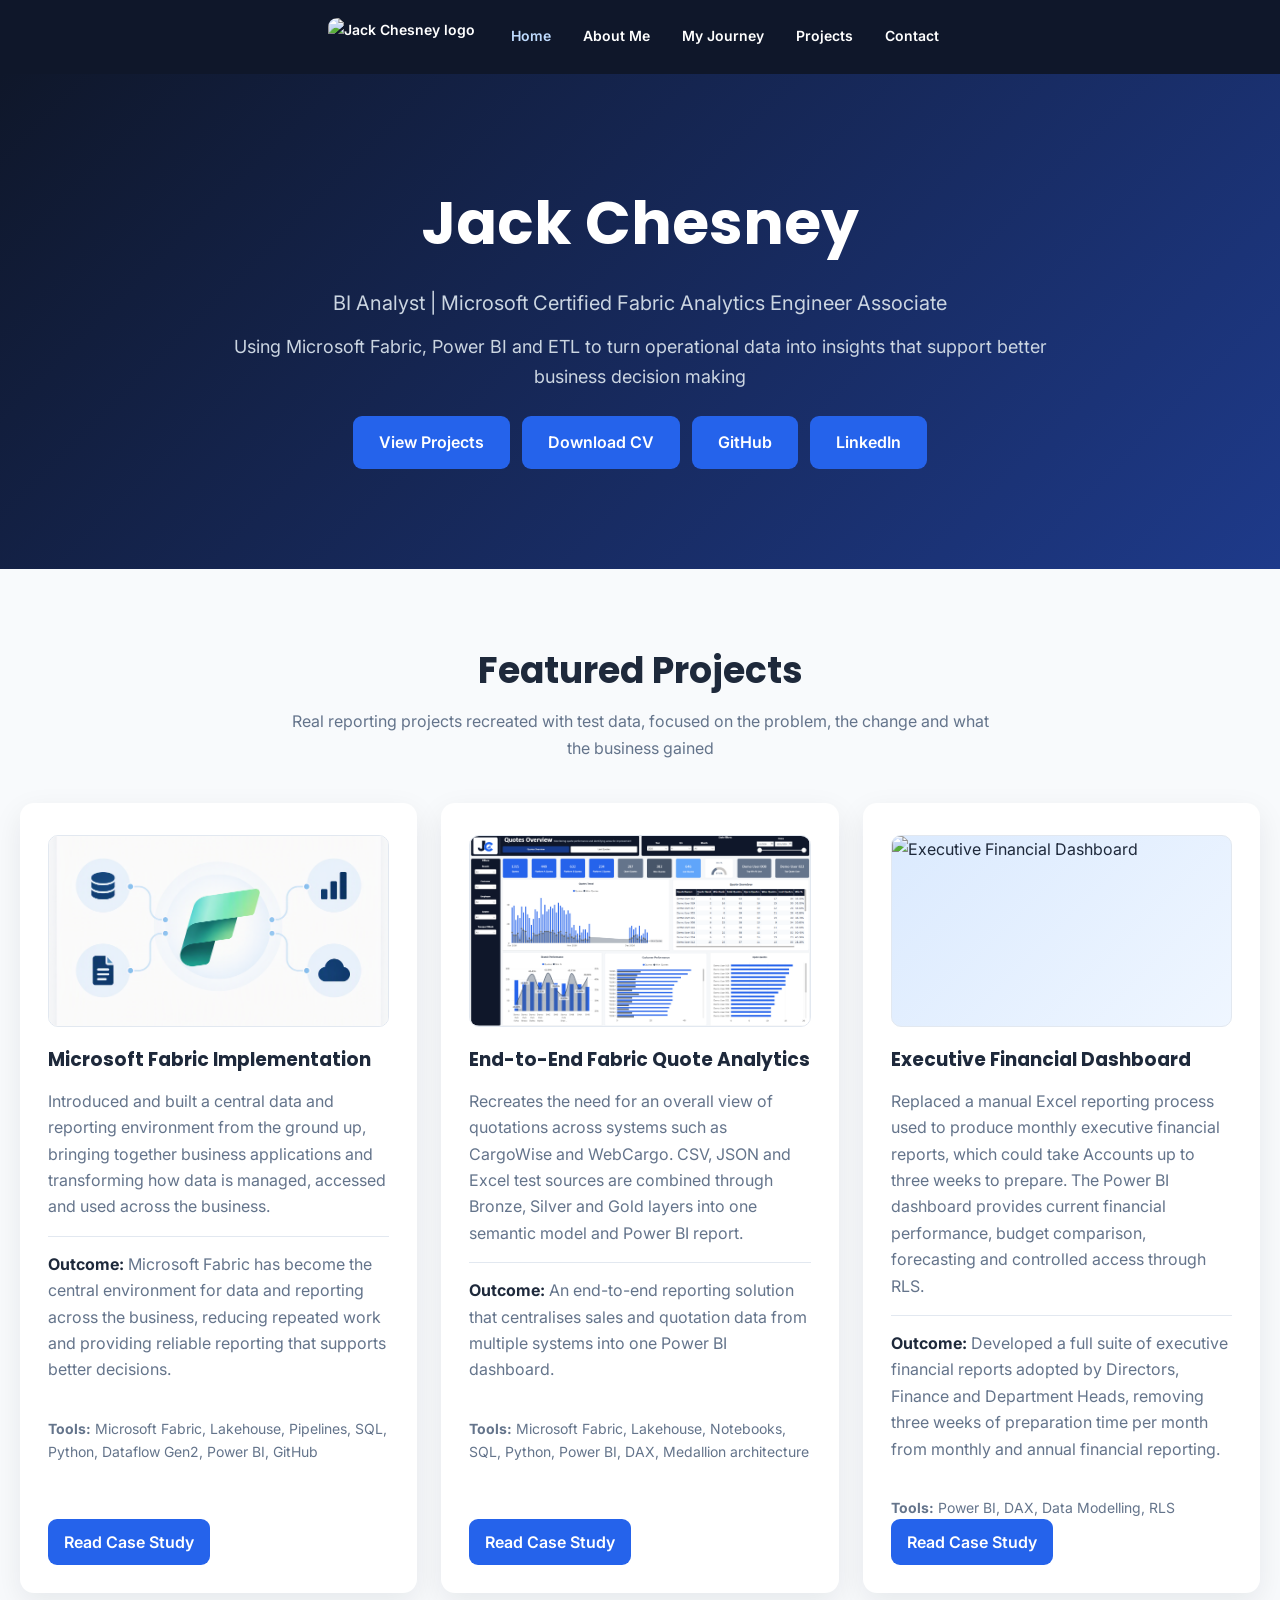
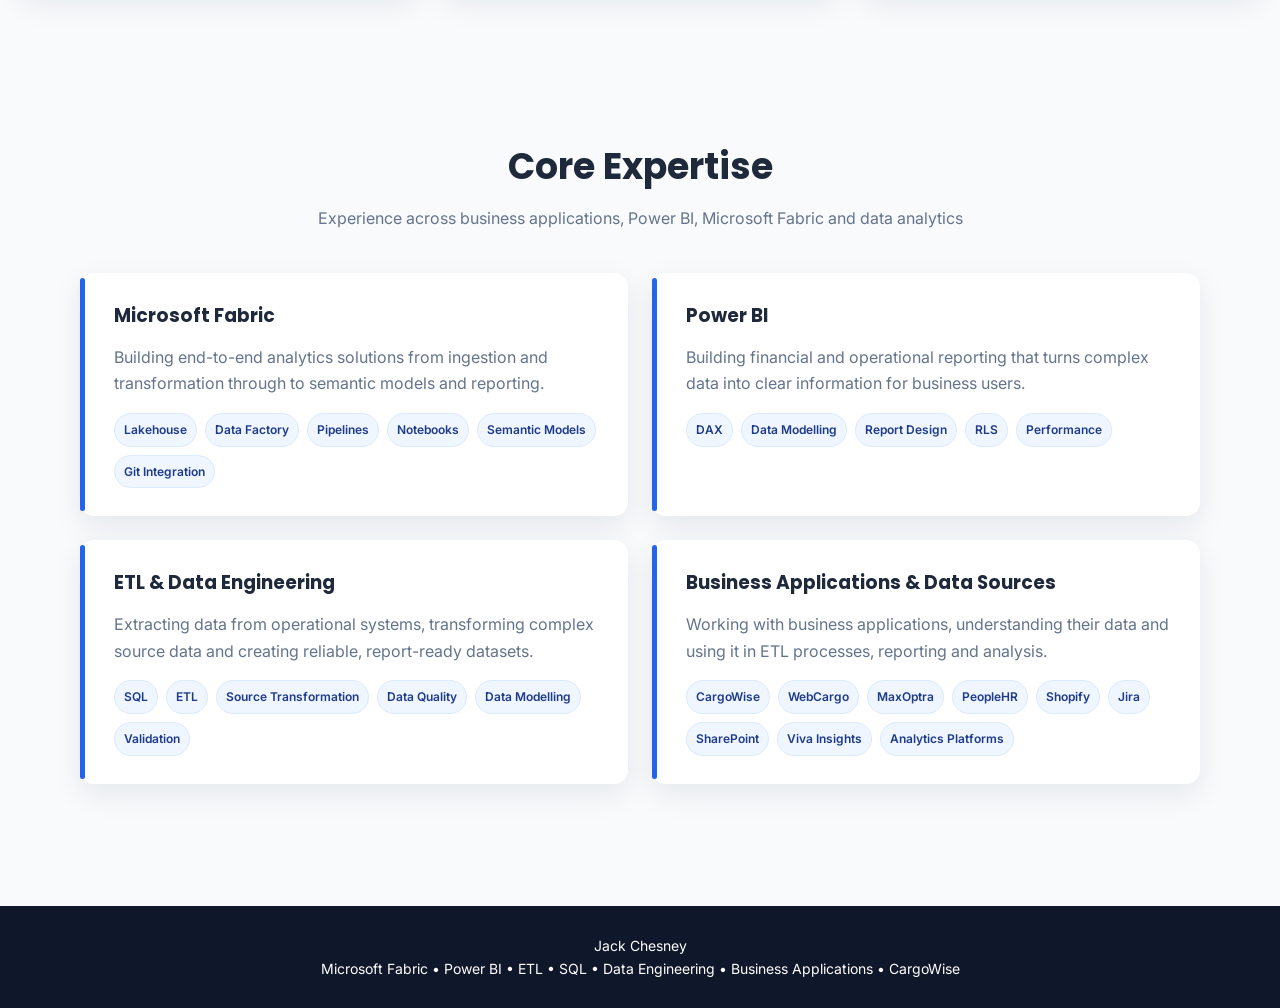
==== commit ef4ba2e8: "Add files via upload" ====
--- a/index.html
+++ b/index.html
@@ -50,7 +50,7 @@
                     <div class="project-visual"><img alt="End-to-End Fabric Quote Analytics dashboard" src="fabric-quote-analytics.png"></div>
                     <h3>End-to-End Fabric Quote Analytics</h3>
                     <p>Recreates the need for an overall view of quotations across systems such as CargoWise and WebCargo. CSV, JSON and Excel test sources are combined through Bronze, Silver and Gold layers into one semantic model and Power BI report.</p>
-                    <p class="project-outcome"><strong>Outcome:</strong> One view of quote activity, performance, losses and open quotes requiring action across platforms.</p>
+                    <p class="project-outcome"><strong>Outcome:</strong> An end-to-end reporting solution that centralises sales and quotation data from multiple systems into one Power BI dashboard.</p>
                     <p class="tools"><strong>Tools:</strong> Microsoft Fabric, Lakehouse, Notebooks, SQL, Python, Power BI, DAX, Medallion architecture</p>
                     <a class="btn small" href="project-fabric.html">Read Case Study</a>
                 </article>
@@ -58,8 +58,8 @@
                 <article class="card project-card">
                     <div class="project-visual"><img alt="Executive Financial Dashboard" src="executive-financial-dashboard.png"></div>
                     <h3>Executive Financial Dashboard</h3>
-                    <p>Replaced a manual monthly Excel report that could take Accounts up to three weeks to prepare. The Power BI dashboard provides current financial performance, budget comparison, forecasting and controlled access through RLS.</p>
-                    <p class="project-outcome"><strong>Outcome:</strong> Adopted and relied upon by Accounts, Directors and Management, removing up to three weeks of preparation each month.</p>
+                    <p>Replaced a manual Excel reporting process used to produce monthly executive financial reports, which could take Accounts up to three weeks to prepare. The Power BI dashboard provides current financial performance, budget comparison, forecasting and controlled access through RLS.</p>
+                    <p class="project-outcome"><strong>Outcome:</strong> Developed a full suite of executive financial reports adopted by Directors, Finance and Department Heads, removing three weeks of preparation time per month from monthly and annual financial reporting.</p>
                     <p class="tools"><strong>Tools:</strong> Power BI, DAX, Data Modelling, RLS</p>
                     <a class="btn small" href="project-financial.html">Read Case Study</a>
                 </article>
